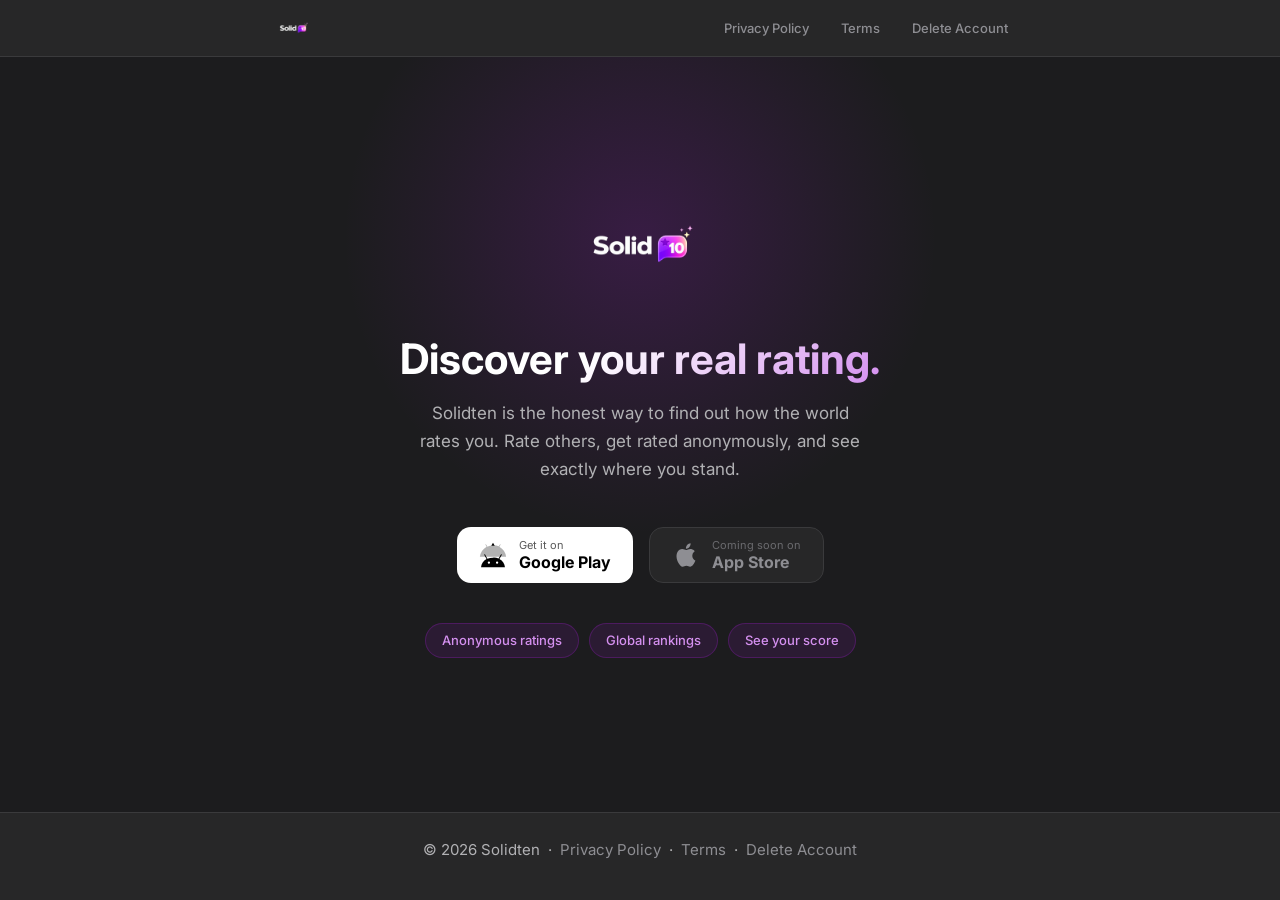
==== index.html @ 9390b7b1 "Add home page, real logo, store download buttons" ====
<!DOCTYPE html>
<html lang="en">
<head>
  <meta charset="UTF-8" />
  <meta name="viewport" content="width=device-width, initial-scale=1.0" />
  <title>Solidten – Discover your real rating</title>
  <link rel="stylesheet" href="style.css" />
</head>
<body class="home-page">

<nav>
  <div class="nav-inner">
    <a class="nav-logo" href="index.html">
      <img src="logo.png" alt="Solidten" height="28" />
    </a>
    <a href="privacy-policy.html">Privacy Policy</a>
    <a href="terms.html">Terms</a>
    <a href="delete-account.html">Delete Account</a>
  </div>
</nav>

<main class="hero-main">

  <!-- Glow background -->
  <div class="hero-glow"></div>

  <!-- Logo -->
  <img src="logo.png" alt="Solidten" class="hero-logo" />

  <!-- Tagline -->
  <h1 class="hero-title">Discover your real rating.</h1>
  <p class="hero-desc">
    Solidten is the honest way to find out how the world rates you.
    Rate others, get rated anonymously, and see exactly where you stand.
  </p>

  <!-- Download buttons -->
  <div class="store-buttons">
    <a href="#" class="store-btn store-btn--android">
      <svg class="store-icon" viewBox="0 0 24 24" fill="currentColor">
        <path d="M17.523 15.341l1.932-3.345a.4.4 0 0 0-.694-.4l-1.958 3.391A11.86 11.86 0 0 0 12 14.25c-1.686 0-3.283.368-4.803 1.037L5.24 11.596a.4.4 0 1 0-.694.4l1.932 3.345C3.68 16.867 1.977 19.426 1.75 22.5h20.5c-.227-3.074-1.93-5.633-4.727-7.159zM8.5 19.5a1 1 0 1 1 0-2 1 1 0 0 1 0 2zm7 0a1 1 0 1 1 0-2 1 1 0 0 1 0 2zM12 1.5l1.5 2.598h-3L12 1.5z"/>
        <path d="M7.038 4.598l-.98-1.696a.3.3 0 0 0-.52.3l.99 1.716A11.93 11.93 0 0 0 .75 13.5h22.5a11.93 11.93 0 0 0-5.778-8.582l.99-1.716a.3.3 0 0 0-.52-.3l-.98 1.696A11.89 11.89 0 0 0 12 3.75c-1.78 0-3.466.39-4.962 1.08z" opacity=".3"/>
      </svg>
      <div class="store-btn-text">
        <span class="store-btn-sub">Get it on</span>
        <span class="store-btn-name">Google Play</span>
      </div>
    </a>

    <a href="#" class="store-btn store-btn--ios store-btn--soon">
      <svg class="store-icon" viewBox="0 0 24 24" fill="currentColor">
        <path d="M18.71 19.5c-.83 1.24-1.71 2.45-3.05 2.47-1.34.03-1.77-.79-3.29-.79-1.53 0-2 .77-3.27.82-1.31.05-2.3-1.32-3.14-2.53C4.25 17 2.94 12.45 4.7 9.39c.87-1.52 2.43-2.48 4.12-2.51 1.28-.02 2.5.87 3.29.87.78 0 2.26-1.07 3.8-.91.65.03 2.47.26 3.64 1.98-.09.06-2.17 1.28-2.15 3.81.03 3.02 2.65 4.03 2.68 4.04-.03.07-.42 1.44-1.38 2.83M13 3.5c.73-.83 1.94-1.46 2.94-1.5.13 1.17-.34 2.35-1.04 3.19-.69.85-1.83 1.51-2.95 1.42-.15-1.15.41-2.35 1.05-3.11z"/>
      </svg>
      <div class="store-btn-text">
        <span class="store-btn-sub">Coming soon on</span>
        <span class="store-btn-name">App Store</span>
      </div>
    </a>
  </div>

  <!-- Feature pills -->
  <div class="feature-pills">
    <span class="pill">Anonymous ratings</span>
    <span class="pill">Global rankings</span>
    <span class="pill">See your score</span>
  </div>

</main>

<footer>
  <p>© 2026 Solidten &nbsp;·&nbsp; <a href="privacy-policy.html">Privacy Policy</a> &nbsp;·&nbsp; <a href="terms.html">Terms</a> &nbsp;·&nbsp; <a href="delete-account.html">Delete Account</a></p>
</footer>

</body>
</html>
---- style.css ----
@import url('https://fonts.googleapis.com/css2?family=Inter:wght@300;400;500;600;700&display=swap');

/* ── Reset & base ─────────────────────────────────────────────── */
*, *::before, *::after { box-sizing: border-box; margin: 0; padding: 0; }

:root {
  --bg:         #1C1C1E;
  --surface:    #272728;
  --surface2:   #3A3A3C;
  --border:     #3A3A3C;
  --purple-600: #991DC8;
  --purple-500: #C363E8;
  --purple-400: #D490EF;
  --grey-300:   #B1B1B4;
  --grey-400:   #8E8E93;
  --grey-500:   #636366;
  --error:      #FF453A;
  --success:    #32D74B;
  --white:      #FFFFFF;
}

html { scroll-behavior: smooth; }

body {
  font-family: 'Inter', -apple-system, BlinkMacSystemFont, sans-serif;
  background: var(--bg);
  color: var(--white);
  line-height: 1.6;
  min-height: 100vh;
  display: flex;
  flex-direction: column;
}

/* ── Nav ──────────────────────────────────────────────────────── */
nav {
  background: var(--surface);
  border-bottom: 1px solid var(--border);
  padding: 0 24px;
  position: sticky;
  top: 0;
  z-index: 100;
}

.nav-inner {
  max-width: 760px;
  margin: 0 auto;
  display: flex;
  align-items: center;
  gap: 8px;
  height: 56px;
}

.nav-logo {
  text-decoration: none;
  margin-right: auto;
  display: flex;
  align-items: center;
}

.nav-logo img {
  height: 28px;
  width: auto;
  display: block;
}

nav a {
  color: var(--grey-400);
  text-decoration: none;
  font-size: 13px;
  font-weight: 500;
  padding: 6px 12px;
  border-radius: 8px;
  transition: color .15s, background .15s;
  white-space: nowrap;
}

nav a:hover, nav a.active {
  color: var(--white);
  background: var(--surface2);
}

/* ── Main content ─────────────────────────────────────────────── */
main {
  flex: 1;
  max-width: 760px;
  width: 100%;
  margin: 0 auto;
  padding: 48px 24px 80px;
}

/* ── Typography ───────────────────────────────────────────────── */
h1 {
  font-size: 32px;
  font-weight: 700;
  line-height: 1.2;
  margin-bottom: 8px;
}

.subtitle {
  font-size: 14px;
  color: var(--grey-400);
  margin-bottom: 40px;
}

h2 {
  font-size: 18px;
  font-weight: 600;
  margin-top: 40px;
  margin-bottom: 12px;
  color: var(--white);
}

h3 {
  font-size: 15px;
  font-weight: 600;
  margin-top: 24px;
  margin-bottom: 8px;
  color: var(--grey-300);
}

p {
  font-size: 15px;
  color: var(--grey-300);
  margin-bottom: 14px;
  line-height: 1.7;
}

ul, ol {
  padding-left: 24px;
  margin-bottom: 14px;
}

li {
  font-size: 15px;
  color: var(--grey-300);
  margin-bottom: 6px;
  line-height: 1.6;
}

a { color: var(--purple-400); text-decoration: none; }
a:hover { text-decoration: underline; }

/* ── Divider ──────────────────────────────────────────────────── */
.divider {
  border: none;
  border-top: 1px solid var(--border);
  margin: 40px 0;
}

/* ── Info card ────────────────────────────────────────────────── */
.info-card {
  background: var(--surface);
  border: 1px solid var(--border);
  border-radius: 16px;
  padding: 20px 24px;
  margin-bottom: 32px;
  display: flex;
  gap: 14px;
  align-items: flex-start;
}

.info-card .icon {
  font-size: 20px;
  flex-shrink: 0;
  margin-top: 1px;
}

.info-card p { margin: 0; font-size: 14px; }

/* ── Form ─────────────────────────────────────────────────────── */
.form-card {
  background: var(--surface);
  border: 1px solid var(--border);
  border-radius: 20px;
  padding: 32px;
  margin-top: 32px;
}

.form-group {
  display: flex;
  flex-direction: column;
  gap: 6px;
  margin-bottom: 20px;
}

label {
  font-size: 13px;
  font-weight: 500;
  color: var(--grey-400);
  letter-spacing: 0.3px;
}

input, select, textarea {
  background: var(--bg);
  border: 1px solid var(--border);
  border-radius: 12px;
  color: var(--white);
  font-family: inherit;
  font-size: 15px;
  padding: 12px 16px;
  transition: border-color .15s;
  outline: none;
  width: 100%;
}

input:focus, select:focus, textarea:focus {
  border-color: var(--purple-600);
}

input::placeholder, textarea::placeholder {
  color: var(--grey-500);
}

select option { background: var(--surface); }

textarea { resize: vertical; min-height: 100px; }

.btn-submit {
  width: 100%;
  padding: 14px;
  background: linear-gradient(135deg, var(--purple-500), var(--purple-600));
  border: none;
  border-radius: 100px;
  color: var(--white);
  font-family: inherit;
  font-size: 16px;
  font-weight: 600;
  cursor: pointer;
  margin-top: 8px;
  transition: opacity .2s;
}

.btn-submit:hover { opacity: 0.88; }
.btn-submit:active { opacity: 0.75; }

.form-note {
  font-size: 12px;
  color: var(--grey-500);
  text-align: center;
  margin-top: 16px;
}

/* ── Success / error messages (Formspree SDK) ─────────────────── */
.success-msg {
  display: none;
  background: rgba(50, 215, 75, 0.1);
  border: 1px solid rgba(50, 215, 75, 0.3);
  border-radius: 12px;
  padding: 16px 20px;
  color: var(--success);
  font-size: 14px;
  margin-bottom: 20px;
  text-align: center;
}

/* SDK sets aria-hidden="false" on success/error banners when active */
[data-fs-success]:not([aria-hidden="false"]),
[data-fs-error]:not([aria-hidden="false"]) { display: none; }
[data-fs-success][aria-hidden="false"],
[data-fs-error][aria-hidden="false"] { display: block; }

.error-banner {
  background: rgba(255, 69, 58, 0.1);
  border: 1px solid rgba(255, 69, 58, 0.3);
  border-radius: 12px;
  padding: 14px 18px;
  color: var(--error);
  font-size: 14px;
  margin-bottom: 20px;
}

.field-error {
  font-size: 12px;
  color: var(--error);
  margin-top: 4px;
  display: block;
  min-height: 0;
}

/* ── Steps ────────────────────────────────────────────────────── */
.steps { list-style: none; padding: 0; margin-bottom: 14px; }
.steps li {
  display: flex;
  align-items: flex-start;
  gap: 14px;
  margin-bottom: 14px;
}

.step-num {
  flex-shrink: 0;
  width: 26px;
  height: 26px;
  border-radius: 50%;
  background: rgba(153, 29, 200, 0.2);
  border: 1px solid rgba(153, 29, 200, 0.4);
  display: flex;
  align-items: center;
  justify-content: center;
  font-size: 12px;
  font-weight: 700;
  color: var(--purple-400);
  margin-top: 1px;
}

/* ── Footer ───────────────────────────────────────────────────── */
footer {
  background: var(--surface);
  border-top: 1px solid var(--border);
  padding: 24px;
  text-align: center;
  font-size: 13px;
  color: var(--grey-500);
}

footer a { color: var(--grey-400); }
footer a:hover { color: var(--white); }

/* ── Home page ────────────────────────────────────────────────── */
.home-page { background: var(--bg); }

.hero-main {
  flex: 1;
  display: flex;
  flex-direction: column;
  align-items: center;
  justify-content: center;
  text-align: center;
  padding: 64px 24px 80px;
  position: relative;
  overflow: hidden;
}

.hero-glow {
  position: absolute;
  top: -120px;
  left: 50%;
  transform: translateX(-50%);
  width: 600px;
  height: 600px;
  background: radial-gradient(circle, rgba(153,29,200,0.22) 0%, rgba(153,29,200,0.06) 50%, transparent 70%);
  pointer-events: none;
  z-index: 0;
}

.hero-logo {
  height: 100px;
  width: auto;
  margin-bottom: 40px;
  position: relative;
  z-index: 1;
}

.hero-title {
  font-size: 42px;
  font-weight: 700;
  line-height: 1.15;
  margin-bottom: 16px;
  position: relative;
  z-index: 1;
  background: linear-gradient(135deg, #fff 40%, var(--purple-400));
  -webkit-background-clip: text;
  -webkit-text-fill-color: transparent;
  background-clip: text;
}

.hero-desc {
  font-size: 17px;
  color: var(--grey-300);
  max-width: 460px;
  line-height: 1.65;
  margin-bottom: 44px;
  position: relative;
  z-index: 1;
}

/* ── Store buttons ────────────────────────────────────────────── */
.store-buttons {
  display: flex;
  gap: 16px;
  flex-wrap: wrap;
  justify-content: center;
  margin-bottom: 40px;
  position: relative;
  z-index: 1;
}

.store-btn {
  display: flex;
  align-items: center;
  gap: 12px;
  background: var(--white);
  color: #000;
  text-decoration: none;
  padding: 12px 22px;
  border-radius: 14px;
  min-width: 170px;
  transition: transform .15s, opacity .15s;
}

.store-btn:hover { transform: translateY(-2px); text-decoration: none; }
.store-btn:active { transform: translateY(0); opacity: .85; }

.store-btn--soon {
  background: var(--surface);
  color: var(--grey-400);
  border: 1px solid var(--border);
  cursor: default;
  pointer-events: none;
}

.store-icon {
  width: 28px;
  height: 28px;
  flex-shrink: 0;
}

.store-btn-text {
  display: flex;
  flex-direction: column;
  text-align: left;
}

.store-btn-sub {
  font-size: 11px;
  font-weight: 400;
  opacity: 0.65;
  line-height: 1;
  margin-bottom: 3px;
}

.store-btn-name {
  font-size: 16px;
  font-weight: 700;
  line-height: 1;
}

/* ── Feature pills ────────────────────────────────────────────── */
.feature-pills {
  display: flex;
  gap: 10px;
  flex-wrap: wrap;
  justify-content: center;
  position: relative;
  z-index: 1;
}

.pill {
  background: rgba(153, 29, 200, 0.12);
  border: 1px solid rgba(153, 29, 200, 0.3);
  color: var(--purple-400);
  font-size: 13px;
  font-weight: 500;
  padding: 6px 16px;
  border-radius: 100px;
}

/* ── Responsive ───────────────────────────────────────────────── */
@media (max-width: 600px) {
  h1 { font-size: 26px; }
  .nav-inner { gap: 2px; }
  nav a { padding: 6px 8px; font-size: 12px; }
  .form-card { padding: 24px 20px; }
  .hero-title { font-size: 32px; }
  .hero-logo { height: 80px; }
  .store-btn { min-width: 150px; padding: 10px 18px; }
}
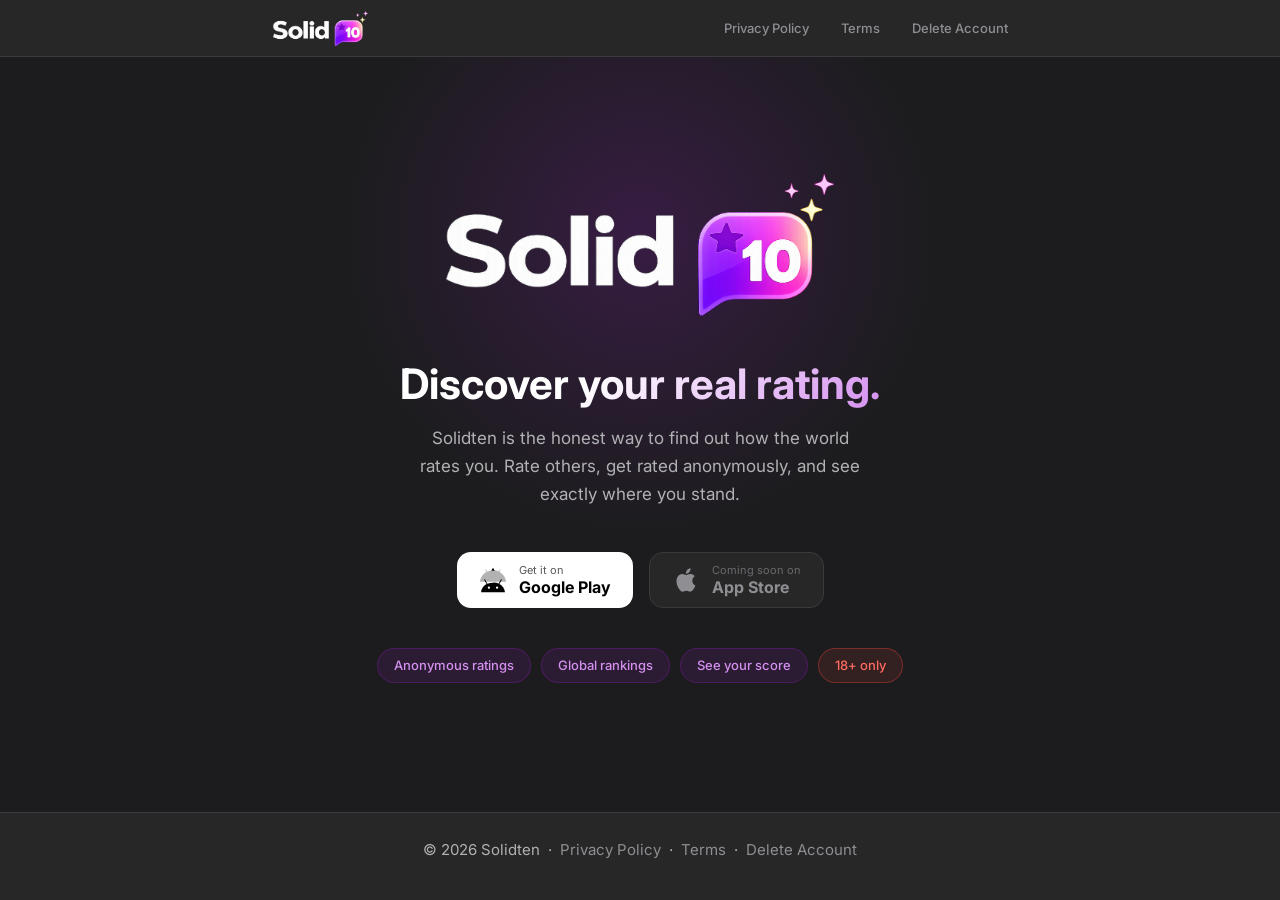
==== commit 3037fa42: "Add 18+ notice to home page, privacy policy and terms" ====
--- a/index.html
+++ b/index.html
@@ -63,6 +63,7 @@
     <span class="pill">Anonymous ratings</span>
     <span class="pill">Global rankings</span>
     <span class="pill">See your score</span>
+    <span class="pill pill--age">18+ only</span>
   </div>
 
 </main>
--- a/style.css
+++ b/style.css
@@ -58,7 +58,7 @@
 }
 
 .nav-logo img {
-  height: 28px;
+  height: 37px;
   width: auto;
   display: block;
 }
@@ -343,7 +343,7 @@
 }
 
 .hero-logo {
-  height: 100px;
+  height: 150px;
   width: auto;
   margin-bottom: 40px;
   position: relative;
@@ -454,6 +454,17 @@
   border-radius: 100px;
 }
 
+.pill--age {
+  background: rgba(255, 69, 58, 0.10);
+  border-color: rgba(255, 69, 58, 0.35);
+  color: #FF6B63;
+}
+
+.info-card--age {
+  background: rgba(255, 69, 58, 0.07);
+  border-color: rgba(255, 69, 58, 0.25);
+}
+
 /* ── Responsive ───────────────────────────────────────────────── */
 @media (max-width: 600px) {
   h1 { font-size: 26px; }
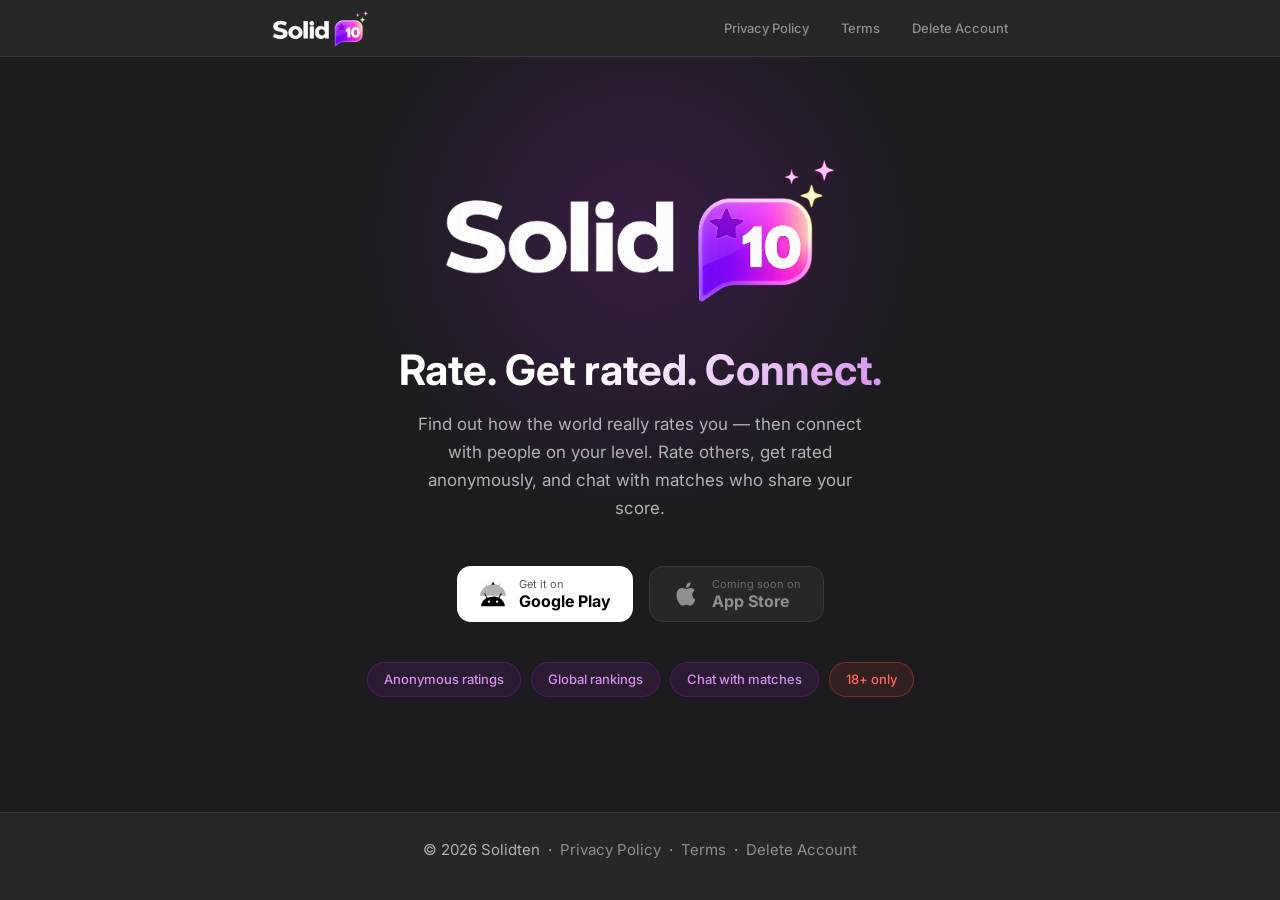
==== commit ba40a68c: "Update home page copy to reflect rating + chat/matching features Co-Authored-By: Claude Sonnet 4.6 <" ====
--- a/index.html
+++ b/index.html
@@ -28,10 +28,10 @@
   <img src="logo.png" alt="Solidten" class="hero-logo" />
 
   <!-- Tagline -->
-  <h1 class="hero-title">Discover your real rating.</h1>
+  <h1 class="hero-title">Rate. Get rated. Connect.</h1>
   <p class="hero-desc">
-    Solidten is the honest way to find out how the world rates you.
-    Rate others, get rated anonymously, and see exactly where you stand.
+    Find out how the world really rates you — then connect with people on your level.
+    Rate others, get rated anonymously, and chat with matches who share your score.
   </p>
 
   <!-- Download buttons -->
@@ -62,7 +62,7 @@
   <div class="feature-pills">
     <span class="pill">Anonymous ratings</span>
     <span class="pill">Global rankings</span>
-    <span class="pill">See your score</span>
+    <span class="pill">Chat with matches</span>
     <span class="pill pill--age">18+ only</span>
   </div>
 
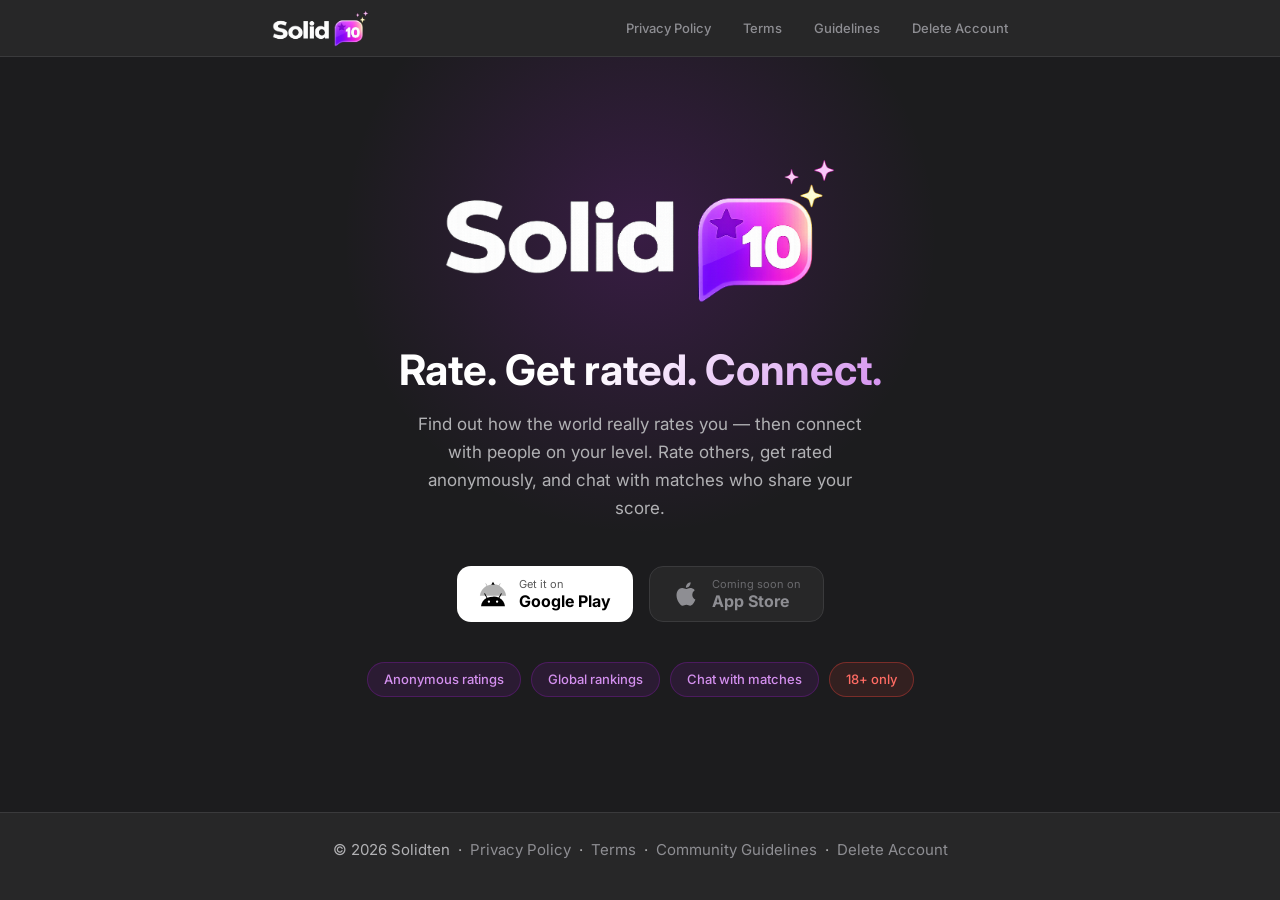
==== commit c5656990: "Add Community Guidelines page to solid10.app New community-guidelines.html with 11 sections covering" ====
--- a/index.html
+++ b/index.html
@@ -15,6 +15,7 @@
     </a>
     <a href="privacy-policy.html">Privacy Policy</a>
     <a href="terms.html">Terms</a>
+    <a href="community-guidelines.html">Guidelines</a>
     <a href="delete-account.html">Delete Account</a>
   </div>
 </nav>
@@ -69,7 +70,7 @@
 </main>
 
 <footer>
-  <p>© 2026 Solidten &nbsp;·&nbsp; <a href="privacy-policy.html">Privacy Policy</a> &nbsp;·&nbsp; <a href="terms.html">Terms</a> &nbsp;·&nbsp; <a href="delete-account.html">Delete Account</a></p>
+  <p>© 2026 Solidten &nbsp;·&nbsp; <a href="privacy-policy.html">Privacy Policy</a> &nbsp;·&nbsp; <a href="terms.html">Terms</a> &nbsp;·&nbsp; <a href="community-guidelines.html">Community Guidelines</a> &nbsp;·&nbsp; <a href="delete-account.html">Delete Account</a></p>
 </footer>
 
 </body>
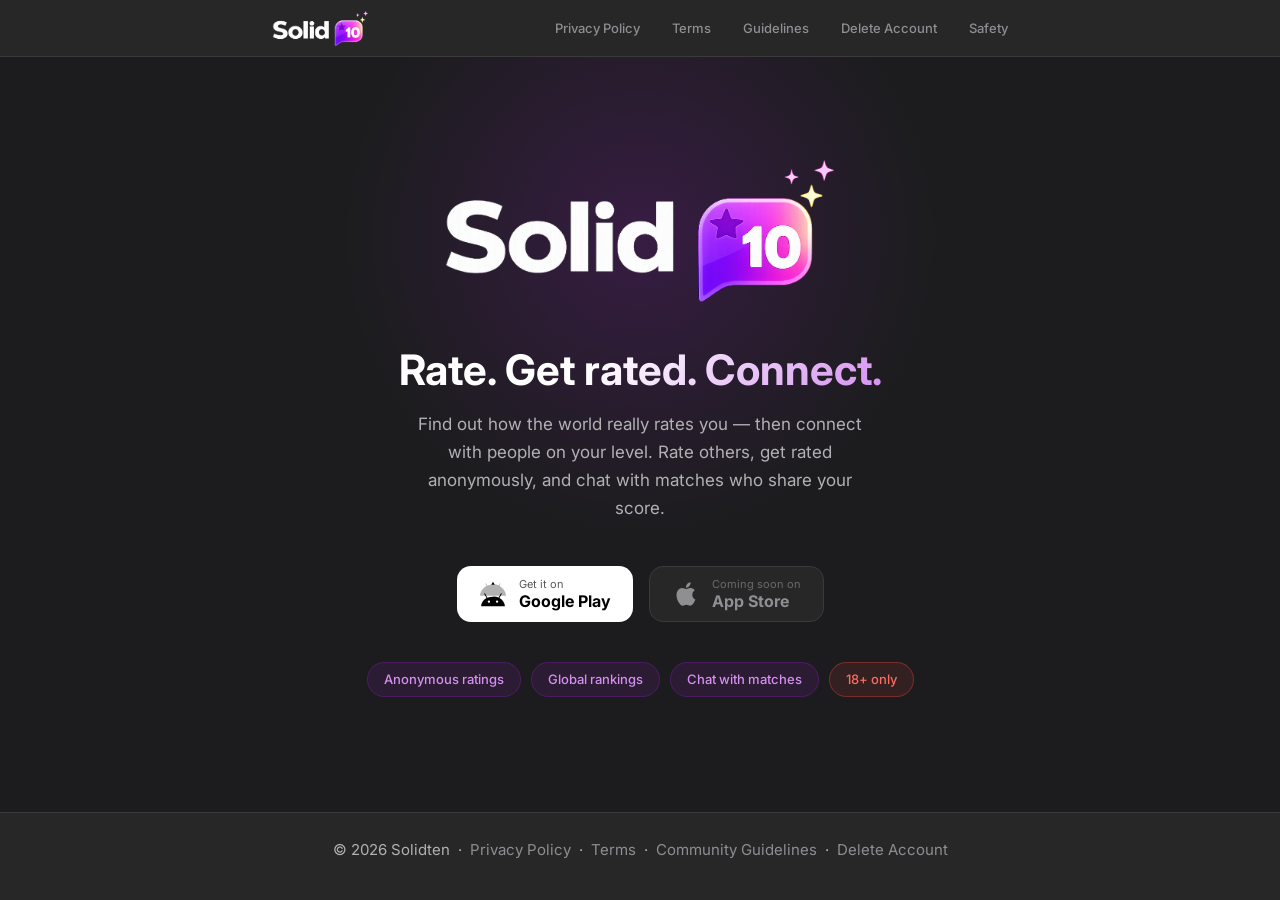
==== commit 8dddd9e1: "Add Safety link to nav on all pages" ====
--- a/index.html
+++ b/index.html
@@ -17,6 +17,7 @@
     <a href="terms.html">Terms</a>
     <a href="community-guidelines.html">Guidelines</a>
     <a href="delete-account.html">Delete Account</a>
+    <a href="safety-standards.html">Safety</a>
   </div>
 </nav>
 
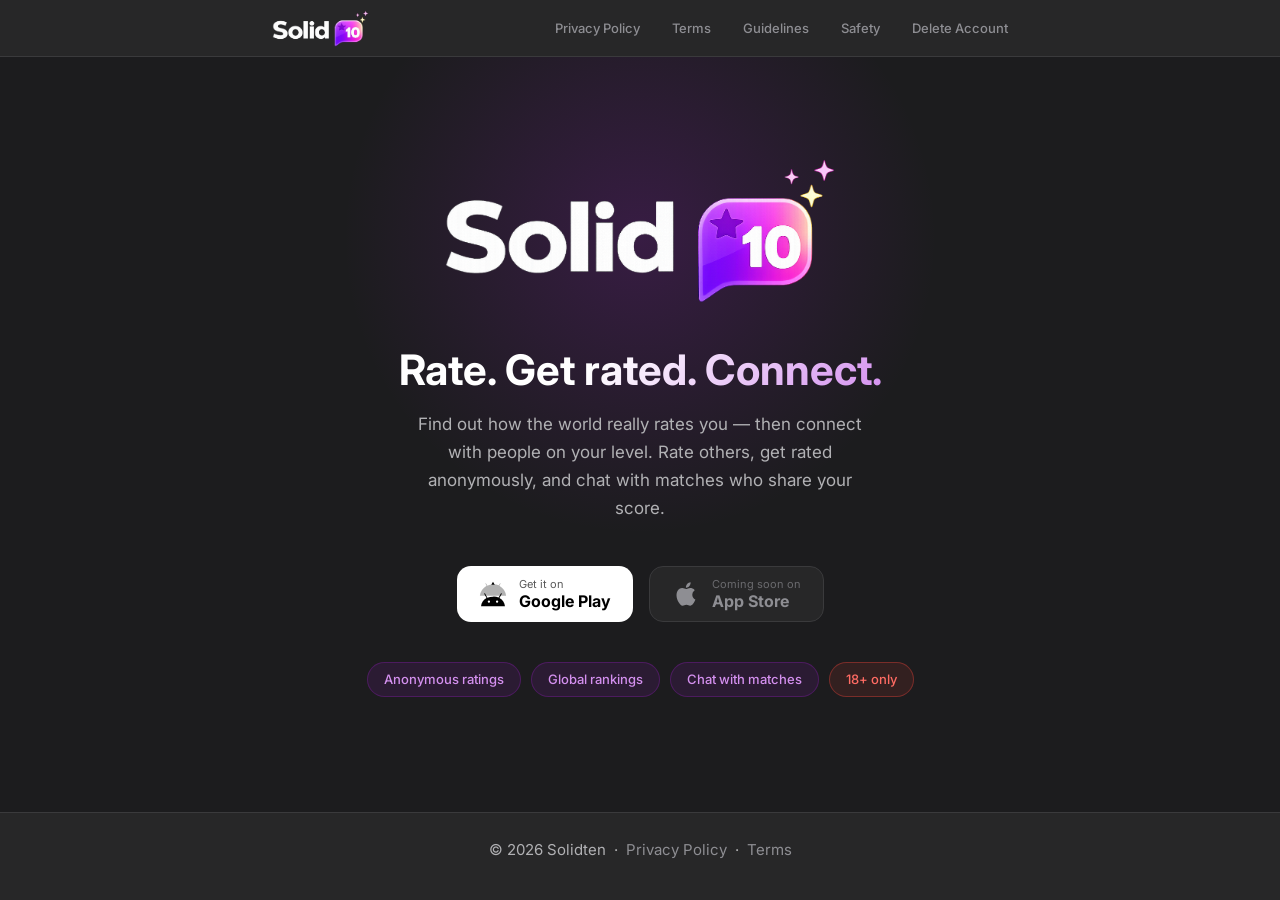
==== commit 1adaa00d: "Website updates: nav reorder, footer cleanup, Play Store link, policy content - Nav: moved Safety be" ====
--- a/index.html
+++ b/index.html
@@ -16,8 +16,8 @@
     <a href="privacy-policy.html">Privacy Policy</a>
     <a href="terms.html">Terms</a>
     <a href="community-guidelines.html">Guidelines</a>
+    <a href="safety-standards.html">Safety</a>
     <a href="delete-account.html">Delete Account</a>
-    <a href="safety-standards.html">Safety</a>
   </div>
 </nav>
 
@@ -38,7 +38,7 @@
 
   <!-- Download buttons -->
   <div class="store-buttons">
-    <a href="#" class="store-btn store-btn--android">
+    <a href="https://play.google.com/store/apps/details?id=com.solidten.solidten" class="store-btn store-btn--android" target="_blank" rel="noopener">
       <svg class="store-icon" viewBox="0 0 24 24" fill="currentColor">
         <path d="M17.523 15.341l1.932-3.345a.4.4 0 0 0-.694-.4l-1.958 3.391A11.86 11.86 0 0 0 12 14.25c-1.686 0-3.283.368-4.803 1.037L5.24 11.596a.4.4 0 1 0-.694.4l1.932 3.345C3.68 16.867 1.977 19.426 1.75 22.5h20.5c-.227-3.074-1.93-5.633-4.727-7.159zM8.5 19.5a1 1 0 1 1 0-2 1 1 0 0 1 0 2zm7 0a1 1 0 1 1 0-2 1 1 0 0 1 0 2zM12 1.5l1.5 2.598h-3L12 1.5z"/>
         <path d="M7.038 4.598l-.98-1.696a.3.3 0 0 0-.52.3l.99 1.716A11.93 11.93 0 0 0 .75 13.5h22.5a11.93 11.93 0 0 0-5.778-8.582l.99-1.716a.3.3 0 0 0-.52-.3l-.98 1.696A11.89 11.89 0 0 0 12 3.75c-1.78 0-3.466.39-4.962 1.08z" opacity=".3"/>
@@ -71,7 +71,7 @@
 </main>
 
 <footer>
-  <p>© 2026 Solidten &nbsp;·&nbsp; <a href="privacy-policy.html">Privacy Policy</a> &nbsp;·&nbsp; <a href="terms.html">Terms</a> &nbsp;·&nbsp; <a href="community-guidelines.html">Community Guidelines</a> &nbsp;·&nbsp; <a href="delete-account.html">Delete Account</a></p>
+  <p>© 2026 Solidten &nbsp;·&nbsp; <a href="privacy-policy.html">Privacy Policy</a> &nbsp;·&nbsp; <a href="terms.html">Terms</a></p>
 </footer>
 
 </body>
